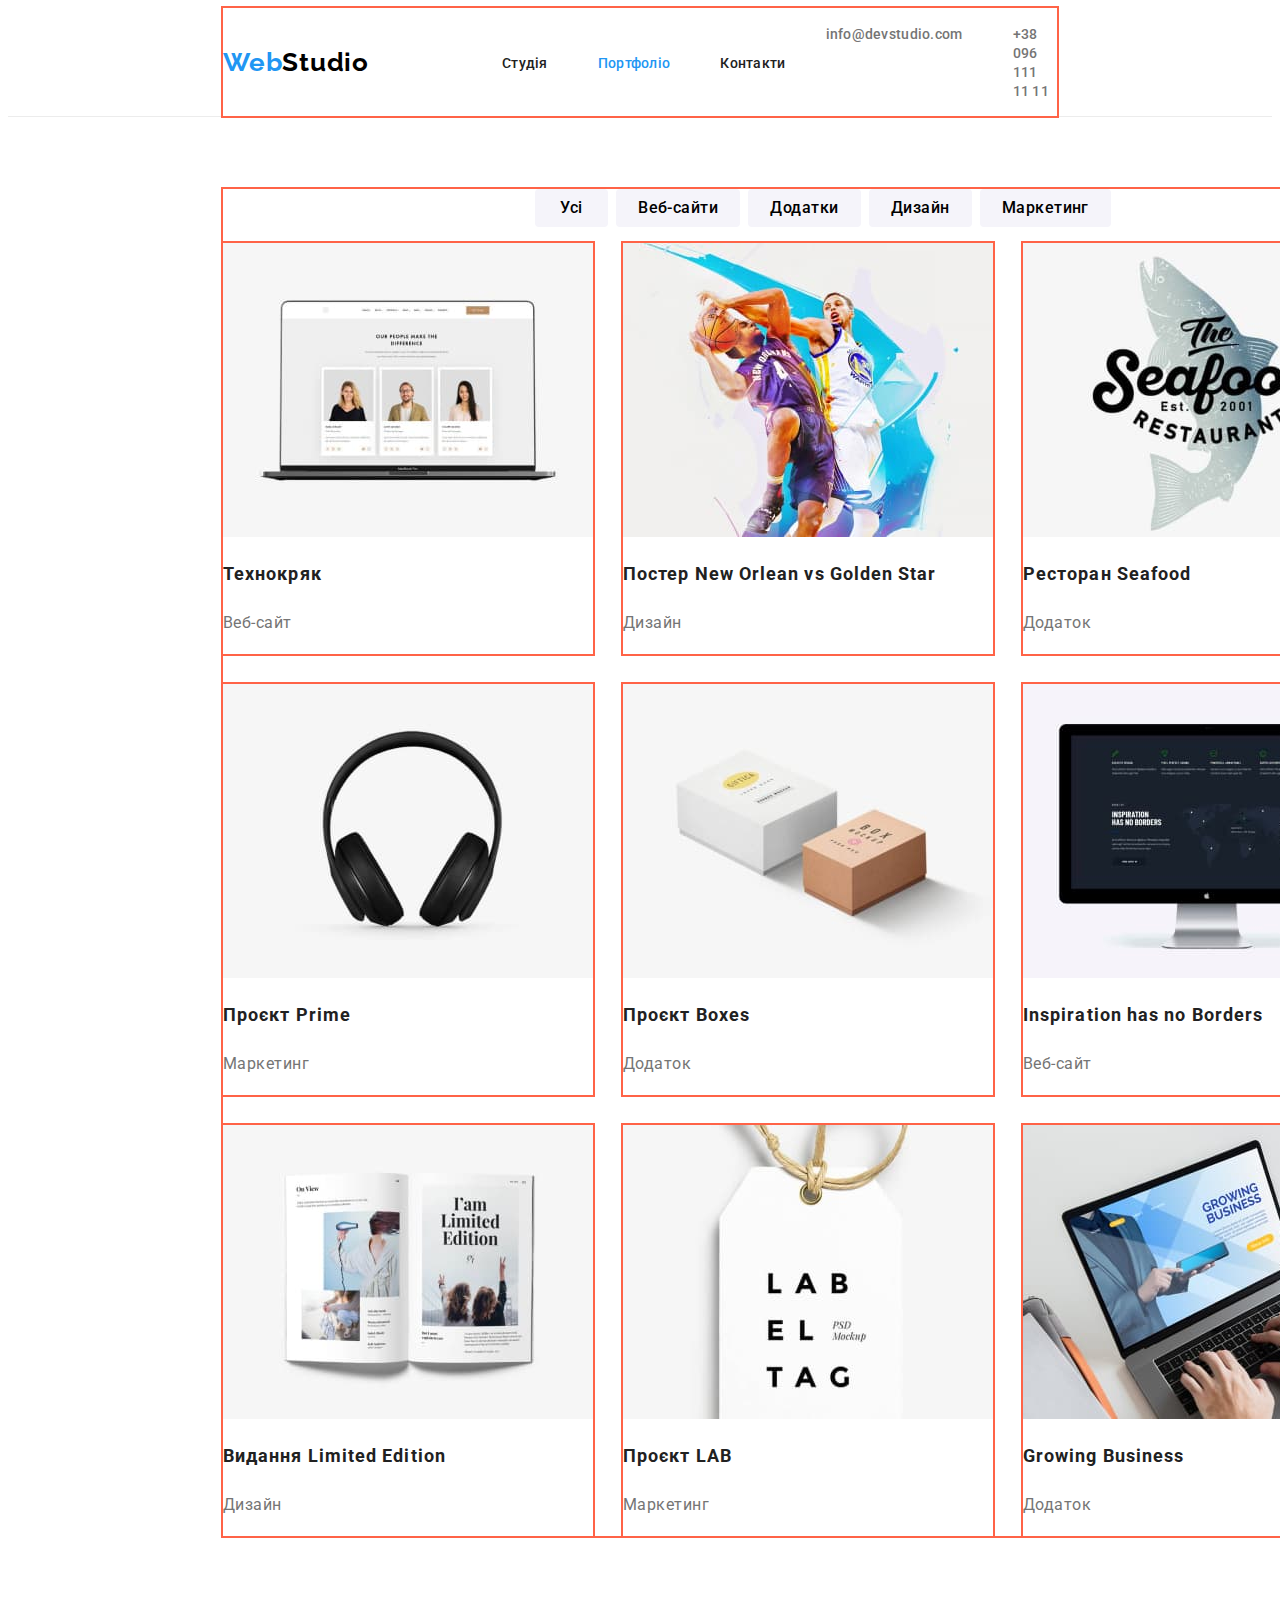
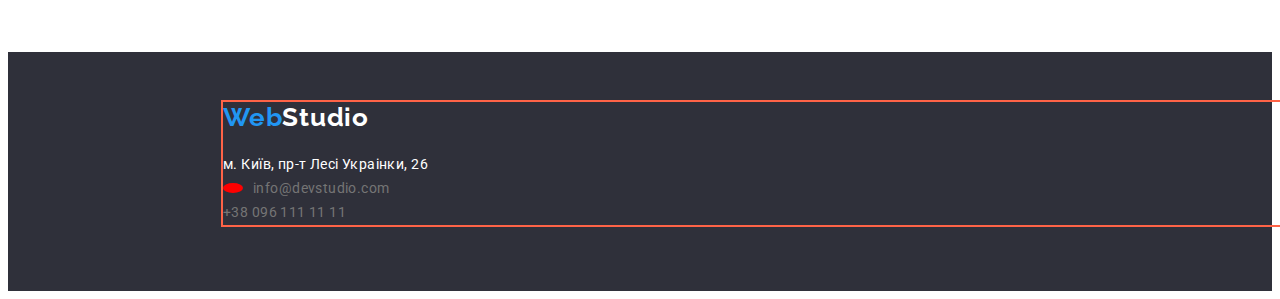
==== portfolio.html @ aedfa8e0 "init: module graphic" ====
<!DOCTYPE html>
<html lang="UK">
  <head>
    <meta charset="UTF-8" />
    <meta http-equiv="X-UA-Compatible" content="IE=edge" />
    <meta name="viewport" content="width=device-width, initial-scale=1.0" />
    <title>Wed Studio</title>
    <link rel="preconnect" href="https://fonts.googleapis.com" />
    <link rel="preconnect" href="https://fonts.gstatic.com" crossorigin />
    <link
      href="https://fonts.googleapis.com/css2?family=Raleway:wght@700&family=Roboto:wght@400;500;700;900&display=swap"
      rel="stylesheet"/>
    <link rel="stylesheet" href="https://cdnjs.cloudflare.com/ajax/libs/modern-normalize/1.1.0/modern-normalize.min.css"
      integrity="sha512-wpPYUAdjBVSE4KJnH1VR1HeZfpl1ub8YT/NKx4PuQ5NmX2tKuGu6U/JRp5y+Y8XG2tV+wKQpNHVUX03MfMFn9Q=="
      crossorigin="anonymous" referrerpolicy="no-referrer" />
    <link rel="stylesheet" href="./css/styles.css" />
  </head>

  <body>
    <!-- Шапка сайту -->
    <header>
      <div class="header-section">
        <nav class="nav-menu">
          <a href="./index.html" class="logo-header"><span>Web</span>Studio</a>
          <ul class="nav-list">
            <li><a href="./index.html" class="studio">Студія</a></li>
            <li><a href="./portfolio.html" class="portfolio current">Портфоліо</a></li>
            <li><a href="/" class="contacts">Контакти</a></li>
          </ul>
        </nav>
        <ul class="header-address">
          <li><a href="mailto:info@devstudio.com">info@devstudio.com</a></li>
          <li><a href="telto:+380961111111">+38 096 111 11 11</a></li>
        </ul>
      </div>
    </header>

    <!-- Портфоліо -->
    <main>
      <section class="portfolio-section container">
        <h1 class="portfolio-header">Портфоліо</h1>
      <ul class="portfolio-filter">
        <li><button type="button">Усі</button></li>
        <li><button type="button">Веб-сайти</button></li>
        <li><button type="button">Додатки</button></li>
        <li><button type="button">Дизайн</button></li>
        <li><button type="button">Маркетинг</button></li>
      </ul>
      <ul class="portfolio-list">
        <li>
          <img src="./imges/technokryak.jpg" width="370" alt="Ноутбук з зображенням відкритої сторінки веб-сайту Технокряк"/>
          <h2>Технокряк</h2>
          <p>Веб-сайт</p>
        </li>
        <li>
          <img src="./imges/neworlean.jpg" width="370" alt="Постер New Orlean vs Golden Star"/>
          <h2>Постер New Orlean vs Golden Star</h2>
          <p>Дизайн</p>
        </li>
        <li>
          <img src="./imges/seafood.jpg" width="370" alt="Емблема ресторану Seafood"/>
          <h2>Ресторан Seafood</h2>
          <p>Додаток</p>
        </li>
        <li>
          <img src="./imges/prime.jpg" width="370" alt="Накладні навушники" />
          <h2>Проєкт Prime</h2>
          <p>Маркетинг</p>
        </li>
        <li>
          <img src="./imges/boxes.jpg" width="370" alt="Зображення з двома коробками"/>
          <h2>Проєкт Boxes</h2>
          <p>Додаток</p>
        </li>
        <li>
          <img src="./imges/inspiration.jpg" width="370" alt="Монітор із зображенням відкритої сторінки веб-сайту Inspiration has no Borders"/>
          <h2>Inspiration has no Borders</h2>
          <p>Веб-сайт</p>
        </li>
        <li>
          <img src="./imges/limitededition.jpg" width="370" alt="Відкрита книга"/>
          <h2>Видання Limited Edition</h2>
          <p>Дизайн</p>
        </li>
        <li>
          <img src="./imges/lab.jpg" width="370" alt="Емблема LAB" />
          <h2>Проєкт LAB</h2>
          <p>Маркетинг</p>
        </li>
        <li>
          <img src="./imges/growingbusiness.jpg" width="370" alt="Ноутбук з зображенням відкритого додатку Growing Business"/>
          <h2>Growing Business</h2>
          <p>Додаток</p>
        </li>
      </ul>
      </section>
    </main>

    <!-- Підвал -->
    <footer>
      <div class="container">
      <a href="/" class="logo-footer"><span>Web</span>Studio</a>
      <address class="footer-address">
        <ul>
          <li>
            <a href="https://goo.gl/maps/CPtrU1FHBa2aNyZL9" target="_blank" rel="noopener noreferrer nofollow">
              м. Київ, пр-т Лесі Украінки, 26</a>
          </li>
          <li>
            <a href="mailto:info@devstudio.com" class="mail">info@devstudio.com</a>
          </li>
          <li>
            <a href="telto:+380961111111" class="tel">+38 096 111 11 11</a>
          </li>
        </ul>
      </address>
      </div>
    </footer>
  </body>
</html>
---- css/styles.css ----
:root {
  --heading-color: rgba(33, 33, 33, 1);
  --content-color: rgba(117, 117, 117, 1);
  --dark-background: rgba(47, 48, 58, 1);
  --light-background: rgba(245, 244, 250, 1);
  --interactive-color: rgba(33, 150, 243, 1);
}

html {
  box-sizing: border-box;
}

*,
*::before,
*::after {
  box-sizing: inherit;
}

body {
  font-family: "Roboto", sans-serif;
  color: var(--content-color);
}

li {
  padding: 0;
  margin: 0;
  list-style-type: none;
}

a {
  text-decoration: none;
}

.container {
width: 1200px;
margin: 0 215px;
outline: 2px solid tomato;
}

/* Шапка */

header {
  border-bottom: 1px solid #ECECEC;
}

.logo-header {
  color: rgba(0, 0, 0, 1);

  font-family: "Raleway";

  font-weight: 700;
  font-size: 26px;
  line-height: 1.19;

  letter-spacing: 0.03em;
}

.logo-header span {
  color: var(--interactive-color);
}

.header-section {
  display: flex;
  align-items: center;
  justify-content: space-between;
  margin: 0 215px;
  outline: 2px solid tomato;

  min-height: 80px;

}

.nav-menu {
  display: flex;
  align-items: center;
}

.nav-list {
  display: flex;
  margin-left: 93px;
}

.nav-list li:not(:last-child) {
    margin-right: 50px;
  }

.nav-list a {
  color: var(--heading-color);

  font-weight: 500;
  font-size: 14px;
  line-height: 1.14;

  letter-spacing: 0.02em;
}

.header-address {
  display: flex;
}

.header-address li + li {
    margin-left: 50px;
  }



.nav-list a:hover,
.nav-list a:focus,
.header-address a:hover,
.header-address a:focus,
.nav-list .current {
  color: var(--interactive-color);
}

.header-address a {
  color: var(--content-color);

  font-weight: 500;
  font-size: 14px;
  line-height: 1.14;

  letter-spacing: 0.02em;
}

.mail::before {
content: '';
display: inline-block;
margin-right: 10px;
width: 20px;
height: 10px;
background-color: red;
align-items: center;

/* fill: currentColor; */
border-radius: 50%;
}

/* Герой */

.hero {
  max-width: 1600px;
  height: 600px;

  margin-left: auto;
  margin-right: auto;
  padding-top: 200px;
  padding-bottom: 200px;
  background-color: var(--dark-background);
  text-align: center;

  background-image: linear-gradient(to right, rgba(47, 48, 58, 0.4), rgba(47, 48, 58, 0.4)),
  url(../imges/hero_overlay.jpg);
  
  background-repeat: no-repeat;
  background-position: center;
  background-size: cover;
}

.hero-heading {
  margin: 0 auto;
  width: 696px;

  color: rgba(255, 255, 255, 1);

  font-weight: 900;
  font-size: 44px;
  line-height: 1.36;

  text-align: center;
  letter-spacing: 0.06em;
  text-transform: uppercase;

  outline: 2px solid tomato;
}

.hero-btn {
  /* margin-left: auto;
  margin-right: auto; */
  display: inline-block;
  margin-top: 30px;

  color: rgba(255, 255, 255, 1);
  background-color: var(--interactive-color);
  box-shadow: 0px 4px 4px rgba(0, 0, 0, 0.15);
  border-radius: 4px;

  font-weight: 700;
  font-size: 16px;
  line-height: 1.88;

  align-items: center;
  text-align: center;
  letter-spacing: 0.06em;

  cursor: pointer;

  padding-top: 10px;
  padding-left: 32px;
  padding-bottom: 10px;
  padding-right: 32px;
  min-width: 216px;
}

.hero-btn:hover {
  background-color: #188CE8;
  filter: drop-shadow(0px 4px 4px rgba(0, 0, 0, 0.25));
}

/* Особливості */

.features {
  margin-top: 94px;
}

.features-list {
  margin: 0;
  padding: 0;
  display: flex;
  justify-content: space-between;
}

.features-list li:not(:last-child) {
margin-right: 30px;
}

.features h3 {
  color: var(--heading-color);

  margin: 0;

  font-weight: 700;
  font-size: 14px;
  line-height: 1.4;

  letter-spacing: 0.03em;
  text-transform: uppercase;
}

.features p {
  font-size: 14px;
  line-height: 1.71;

  letter-spacing: 0.03em;
}

/* Чим ми займаємось */

.working {
  margin-top: 94px;
}

.working h2 {
  color: var(--heading-color);

  margin: 0;

  font-size: 36px;
  line-height: 1.17;

  text-align: center;
  letter-spacing: 0.03em;
}

.working-list {
  display: flex;
  padding: 0;
  margin-top: 50px;
  justify-content: space-between;
}

.working-list li:not(:last-child) {
  margin-right: 30px;
}
/* Наша команда */

.team {
  width: 1600px;
  margin-top: 94px;
  padding-bottom: 94px;
  background-color: var(--light-background);
}

.team-list {
  display: flex;

  padding-left: 0;
  margin-top: 50px;
  justify-content: space-between;
}

.team-list li:not(:last-child) {
  margin-right: 30px;
}

.team h2 {
  color: var(--heading-color);

 padding-top: 94px;
  margin: 0;

  font-size: 36px;
  line-height: 1.17;

  text-align: center;
  letter-spacing: 0.03em;
}

.team h3 {
  color: var(--heading-color);

  font-weight: 500;
  font-size: 16px;
  line-height: 1.188;

  text-align: center;
  letter-spacing: 0.03em;
}

.team p {
  font-size: 16px;
  line-height: 1.188;

  text-align: center;
  letter-spacing: 0.03em;
}

/* Портфоліо */
.portfolio-section {
  margin-top: 72px;
  margin-bottom: 116px;
  padding: 0;

  outline: 2px solid tomato;
}

.portfolio-list {
  display: flex;
  flex-wrap: wrap;
  /* justify-content: space-between; */

  padding: 0;
}

.portfolio-list li {
  padding: 0;
  margin-right: 30px;
  margin-bottom: 30px;
  outline: 2px solid tomato;
}

.portfolio-list li:nth-child(3n) {
  margin-right: 0;
}

.portfolio-list li:nth-last-child(-n+3) {
  margin-bottom: 0;
}

.portfolio-header {
  display: none;
}

.portfolio-filter {
  display: flex;
  justify-content: center;
  padding: 0;
}

.portfolio-filter button {
  min-width: 73px;
  padding: 4px 20px;

  background-color: var(--light-background);
  border-radius: 4px;
  border-color: transparent;

  font-family: inherit;
  font-weight: 500;
  font-size: 16px;
  line-height: 1.62;

  text-align: center;
  letter-spacing: 0.03em;

  cursor: pointer;
}

.portfolio-filter li:not(:last-child) {
margin-right: 8px;
}

.portfolio-filter button:hover,
.portfolio-filter button:focus {
  background-color: var(--interactive-color);
  color: rgba(255, 255, 255, 1);
}

.portfolio-list h2 {
  color: rgba(33, 33, 33, 1);

  font-size: 18px;
  line-height: 2;

  letter-spacing: 0.06em;
}



.portfolio-list p {
  font-size: 16px;
  line-height: 1.88;

  letter-spacing: 0.03em;
}

/* Підвал */

footer {
max-width: 1600px;

padding-top: 50px;
padding-bottom:  50px;

  background-color: var(--dark-background);
}

.logo-footer {
  color: rgba(255, 255, 255, 1);

  font-family: "Raleway";
  font-weight: 700;
  font-size: 26px;
  line-height: 1.19;

  letter-spacing: 0.03em;
}

.logo-footer span {
  color: var(--interactive-color);
}

.footer-address > ul {
  margin-top: 20px;
  padding-left: 0;
}

.footer-address [href*="https"] {
  color: rgba(255, 255, 255, 1);


  font-style: normal;
  font-size: 14px;
  line-height: 1.71;

  letter-spacing: 0.03em;
}

.footer-address [href*="mailto"],
.footer-address [href*="telto"] {
  color: var(--content-color);

  font-style: normal;
  font-size: 14px;
  line-height: 1.71;

  letter-spacing: 0.03em;
}

.footer-address [href*="mailto"]:hover,
.footer-address [href*="mailto"]:focus,
.footer-address [href*="telto"]:hover,
.footer-address [href*="telto"]:focus {
  color: var(--interactive-color);
}
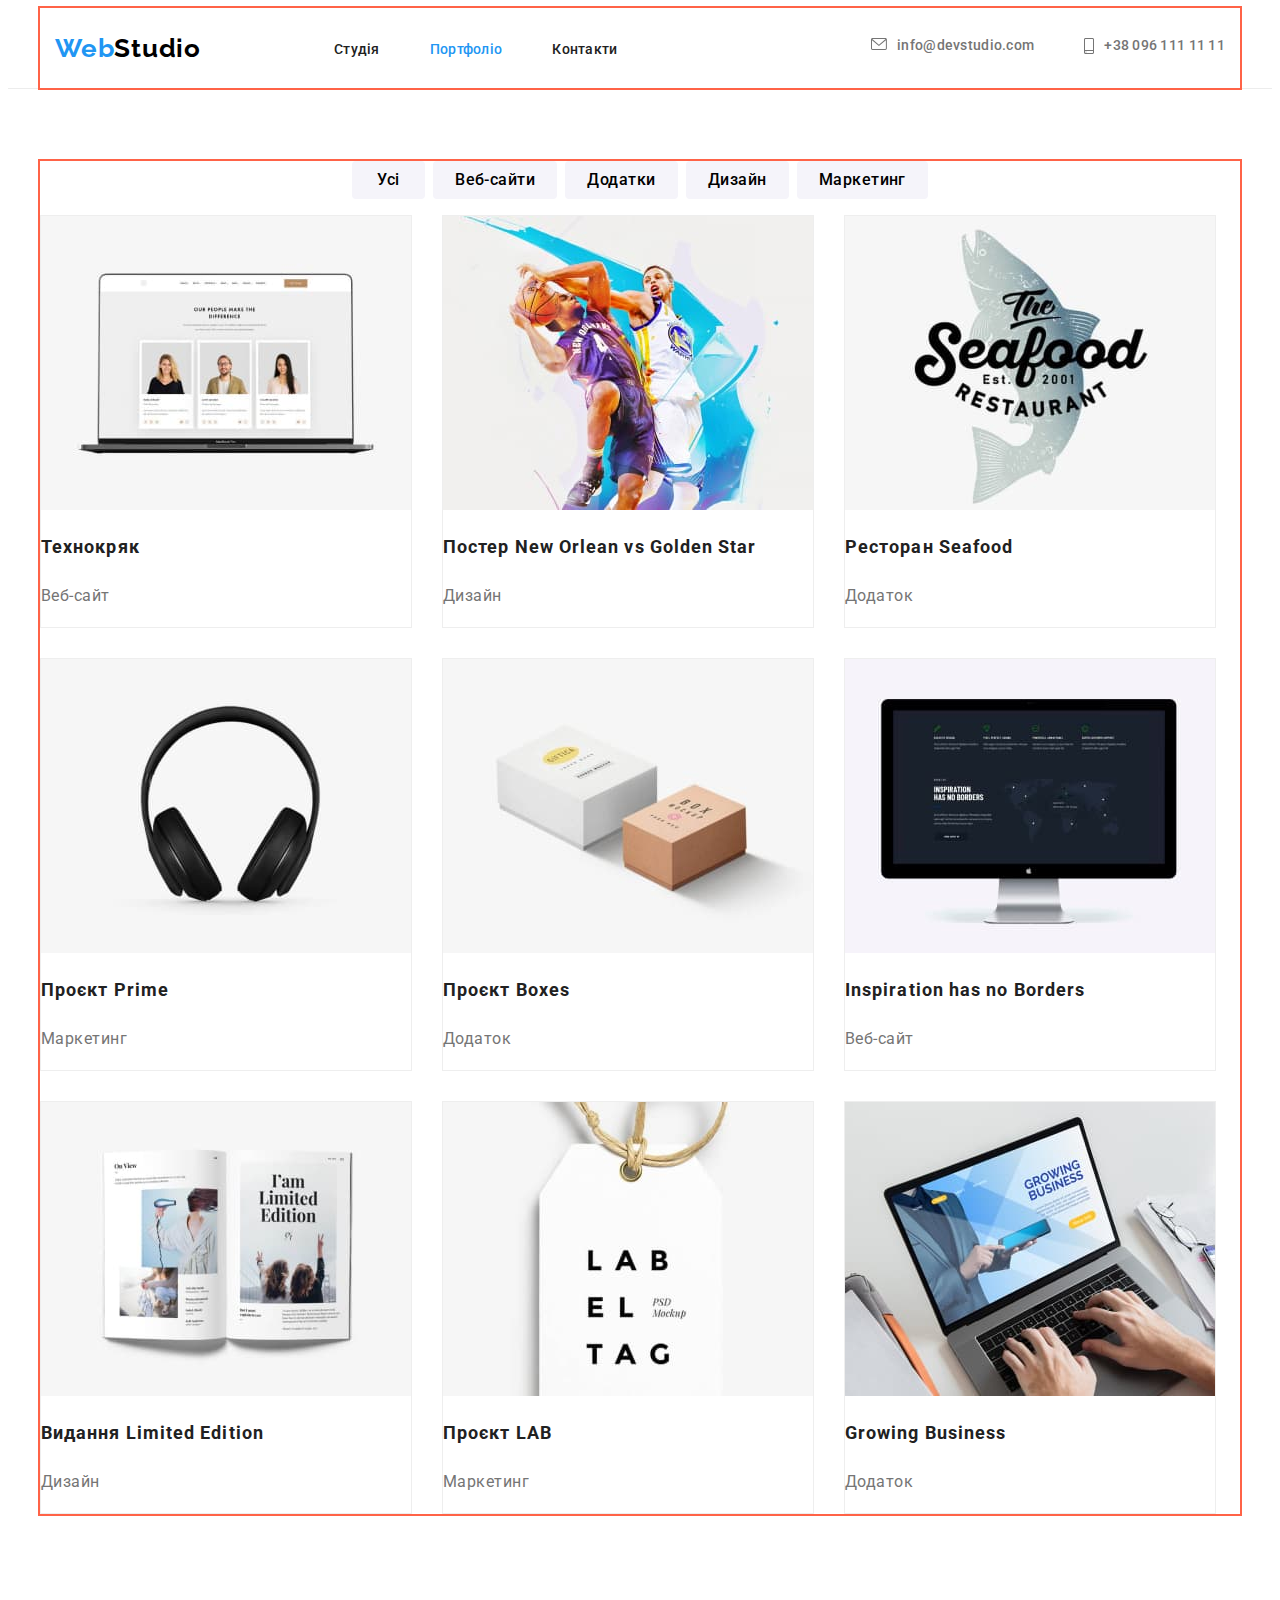
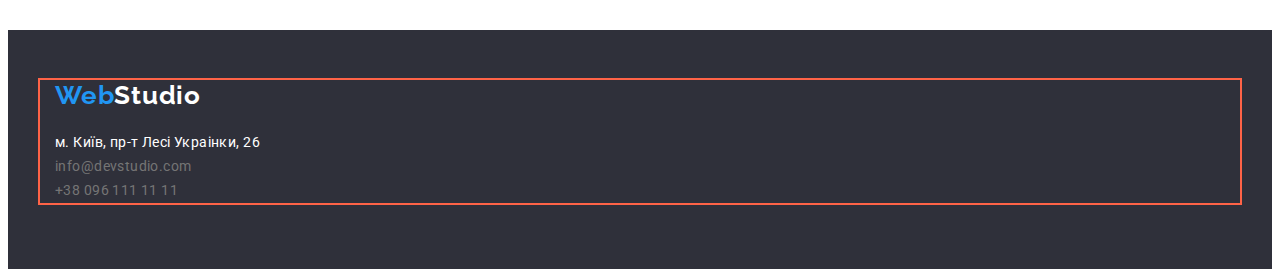
==== commit d6f27c6a: "feat: add svg files" ====
--- a/portfolio.html
+++ b/portfolio.html
@@ -19,7 +19,7 @@
   <body>
     <!-- Шапка сайту -->
     <header>
-      <div class="header-section">
+      <div class="header-section container">
         <nav class="nav-menu">
           <a href="./index.html" class="logo-header"><span>Web</span>Studio</a>
           <ul class="nav-list">
@@ -29,8 +29,16 @@
           </ul>
         </nav>
         <ul class="header-address">
-          <li><a href="mailto:info@devstudio.com">info@devstudio.com</a></li>
-          <li><a href="telto:+380961111111">+38 096 111 11 11</a></li>
+          <li><a href="mailto:info@devstudio.com" class="mail">
+              <div class="icon-mail"><svg>
+                  <use href="./imges/sprite.svg#envelope"></use>
+                </svg></div>info@devstudio.com
+            </a></li>
+          <li><a href="telto:+380961111111" class="tel">
+              <div class="icon-tel"><svg>
+                  <use href="./imges/sprite.svg#smartphone"></use>
+                </svg></div>+38 096 111 11 11
+            </a></li>
         </ul>
       </div>
     </header>
--- a/css/styles.css
+++ b/css/styles.css
@@ -33,13 +33,20 @@
 
 .container {
 width: 1200px;
-margin: 0 215px;
+margin-left: auto;
+margin-right: auto;
+padding-left: 15px;
+padding-right: 15px;
 outline: 2px solid tomato;
 }
 
 /* Шапка */
 
 header {
+  max-width: 1600px;
+  margin-left: auto;
+  margin-right: auto;
+
   border-bottom: 1px solid #ECECEC;
 }
 
@@ -60,13 +67,11 @@
 }
 
 .header-section {
+  min-height: 80px;
   display: flex;
   align-items: center;
   justify-content: space-between;
-  margin: 0 215px;
   outline: 2px solid tomato;
-
-  min-height: 80px;
 
 }
 
@@ -115,6 +120,8 @@
 .header-address a {
   color: var(--content-color);
 
+  display: flex;
+
   font-weight: 500;
   font-size: 14px;
   line-height: 1.14;
@@ -122,17 +129,20 @@
   letter-spacing: 0.02em;
 }
 
-.mail::before {
-content: '';
-display: inline-block;
-margin-right: 10px;
-width: 20px;
-height: 10px;
-background-color: red;
-align-items: center;
-
-/* fill: currentColor; */
-border-radius: 50%;
+.icon-mail svg {
+  width: 16px;
+  height: 12px;
+  margin-right: 10px;
+
+  fill: currentColor;
+}
+
+.icon-tel svg {
+  width: 10px;
+  height: 16px;
+  margin-right: 10px;
+  
+  fill: currentColor;
 }
 
 /* Герой */
@@ -174,8 +184,6 @@
 }
 
 .hero-btn {
-  /* margin-left: auto;
-  margin-right: auto; */
   display: inline-block;
   margin-top: 30px;
 
@@ -183,6 +191,7 @@
   background-color: var(--interactive-color);
   box-shadow: 0px 4px 4px rgba(0, 0, 0, 0.15);
   border-radius: 4px;
+  border: 0px;
 
   font-weight: 700;
   font-size: 16px;
@@ -212,6 +221,30 @@
   margin-top: 94px;
 }
 
+.icons-features::before{
+  content: '';
+  display: block;
+  height: 120px;
+
+  margin-bottom: 30px;
+}
+
+.attantion::before {
+background-image: url(../imges/Group\ 1.svg);
+}
+
+.punctuality::before {
+  background-image: url(../imges/Group\ 2.svg);
+}
+
+.planning::before {
+  background-image: url(../imges/Group\ 3.svg);
+}
+
+.technologies::before {
+  background-image: url(../imges/Group\ 4.svg);
+}
+
 .features-list {
   margin: 0;
   padding: 0;
@@ -241,6 +274,9 @@
   line-height: 1.71;
 
   letter-spacing: 0.03em;
+
+  margin-top: 10px;
+  margin-bottom: 0;
 }
 
 /* Чим ми займаємось */
@@ -271,31 +307,114 @@
 .working-list li:not(:last-child) {
   margin-right: 30px;
 }
+
+.working-thumb {
+  min-width: 370px;
+  height: 294px;
+
+}
+
+.working-thumb > img {
+display: block;
+width: 100%;
+height: 100%;
+
+object-position: center;
+object-fit: cover;
+}
+
 /* Наша команда */
 
 .team {
   width: 1600px;
   margin-top: 94px;
+  margin-left: auto;
+  margin-right: auto;
   padding-bottom: 94px;
   background-color: var(--light-background);
 }
 
+.team-thumb {
+    display: block;
+    min-width: 270px;
+    height: 260px;
+}
+
+.team-thumb > img {
+  display: block;
+  width: 100%;
+  height: 100%;
+
+  object-fit: cover;
+  object-position: center;
+}
+
 .team-list {
   display: flex;
 
-  padding-left: 0;
   margin-top: 50px;
   justify-content: space-between;
 }
 
-.team-list li:not(:last-child) {
+.team-list > li:not(:last-child) {
   margin-right: 30px;
 }
+
+.team-list > li {
+  display: block;
+  height: 428px;
+  background-color: var(--light-background);
+  box-shadow: 0px 4px 4px rgba(0, 0, 0, 0.25);
+}
+
+.massengers {
+  display: flex;
+  padding-left: auto;
+  padding-right: auto;
+  margin: 0;
+}
+
+.massengers li {
+  list-style-type: none;
+  display: flex;
+  height: 44px;
+  width: 44px;
+  margin-bottom: 30px;
+  justify-content: center;
+  align-items: center;
+}
+
+.massenger-link {
+color: #afb1b8;
+}
+
+.massengers li:not(:last-child) {
+  margin-right: 10px;
+}
+
+.massengers svg {
+height: 20px;
+width: 20px;
+fill: currentColor;
+}
+
+.massengers li:hover {
+  height: 44px;
+  width: 44px;
+  background-color: var(--interactive-color);
+  
+  border-radius: 50%;
+}
+
+.massengers svg:hover {
+fill: #fff;
+}
+
 
 .team h2 {
   color: var(--heading-color);
 
- padding-top: 94px;
+  padding-top: 94px;
   margin: 0;
 
   font-size: 36px;
@@ -307,6 +426,9 @@
 
 .team h3 {
   color: var(--heading-color);
+
+  margin-top: 30px;
+  margin-bottom: 10px;
 
   font-weight: 500;
   font-size: 16px;
@@ -320,17 +442,79 @@
   font-size: 16px;
   line-height: 1.188;
 
-  text-align: center;
-  letter-spacing: 0.03em;
-}
+  margin-top: 0;
+  margin-bottom: 16px;
+
+  text-align: center;
+  letter-spacing: 0.03em;
+}
+
+/* Постійні клієнти */
+
+.clients h2 {
+  color: var(--heading-color);
+
+  padding-top: 94px;
+  margin: 0;
+
+  font-size: 36px;
+  line-height: 1.17;
+
+  text-align: center;
+  letter-spacing: 0.03em;
+}
+
+.clients-list {
+  display: flex;
+  padding: 0;
+  padding-bottom: 94px;
+  margin-bottom: 0;
+  margin-top: 50px;
+}
+
+.clients-list li {
+  list-style-type: none;
+  display: flex;
+
+  height: 92px;
+  width: 170px;
+
+  justify-content: center;
+  align-items: center;
+
+  border: 1px solid #AFB1B8;
+  border-radius: 4px;
+}
+
+.clients-list a {
+  color: #afb1b8;
+}
+
+.clients-list li:not(:last-child) {
+  margin-right: 30px;
+}
+
+.clients-list svg {
+  height: 60px;
+  width: 106px;
+
+  fill: currentColor;
+}
+
+.clients-list svg:hover {
+  fill: var(--interactive-color);
+}
+
+.clients-list li:hover {
+  border: 1px solid var(--interactive-color);
+}
+
 
 /* Портфоліо */
 .portfolio-section {
   margin-top: 72px;
   margin-bottom: 116px;
   padding: 0;
-
-  outline: 2px solid tomato;
 }
 
 .portfolio-list {
@@ -345,7 +529,12 @@
   padding: 0;
   margin-right: 30px;
   margin-bottom: 30px;
-  outline: 2px solid tomato;
+  border: 1px solid #EEEEEE;
+}
+
+.portfolio-list li:hover {
+  border: 1px solid #EEEEEE;
+  box-shadow: 0px 1px 1px rgba(0, 0, 0, 0.12), 0px 4px 4px rgba(0, 0, 0, 0.06), 1px 4px 6px rgba(0, 0, 0, 0.16);
 }
 
 .portfolio-list li:nth-child(3n) {
@@ -418,10 +607,12 @@
 footer {
 max-width: 1600px;
 
+margin-left: auto;
+margin-right: auto;
 padding-top: 50px;
 padding-bottom:  50px;
 
-  background-color: var(--dark-background);
+background-color: var(--dark-background);
 }
 
 .logo-footer {
@@ -472,3 +663,11 @@
 .footer-address [href*="telto"]:focus {
   color: var(--interactive-color);
 }
+
+.footer-section {
+  display: flex;
+}
+
+/* фот соцсетей футера
+
+background: rgba(255, 255, 255, 0.1); */
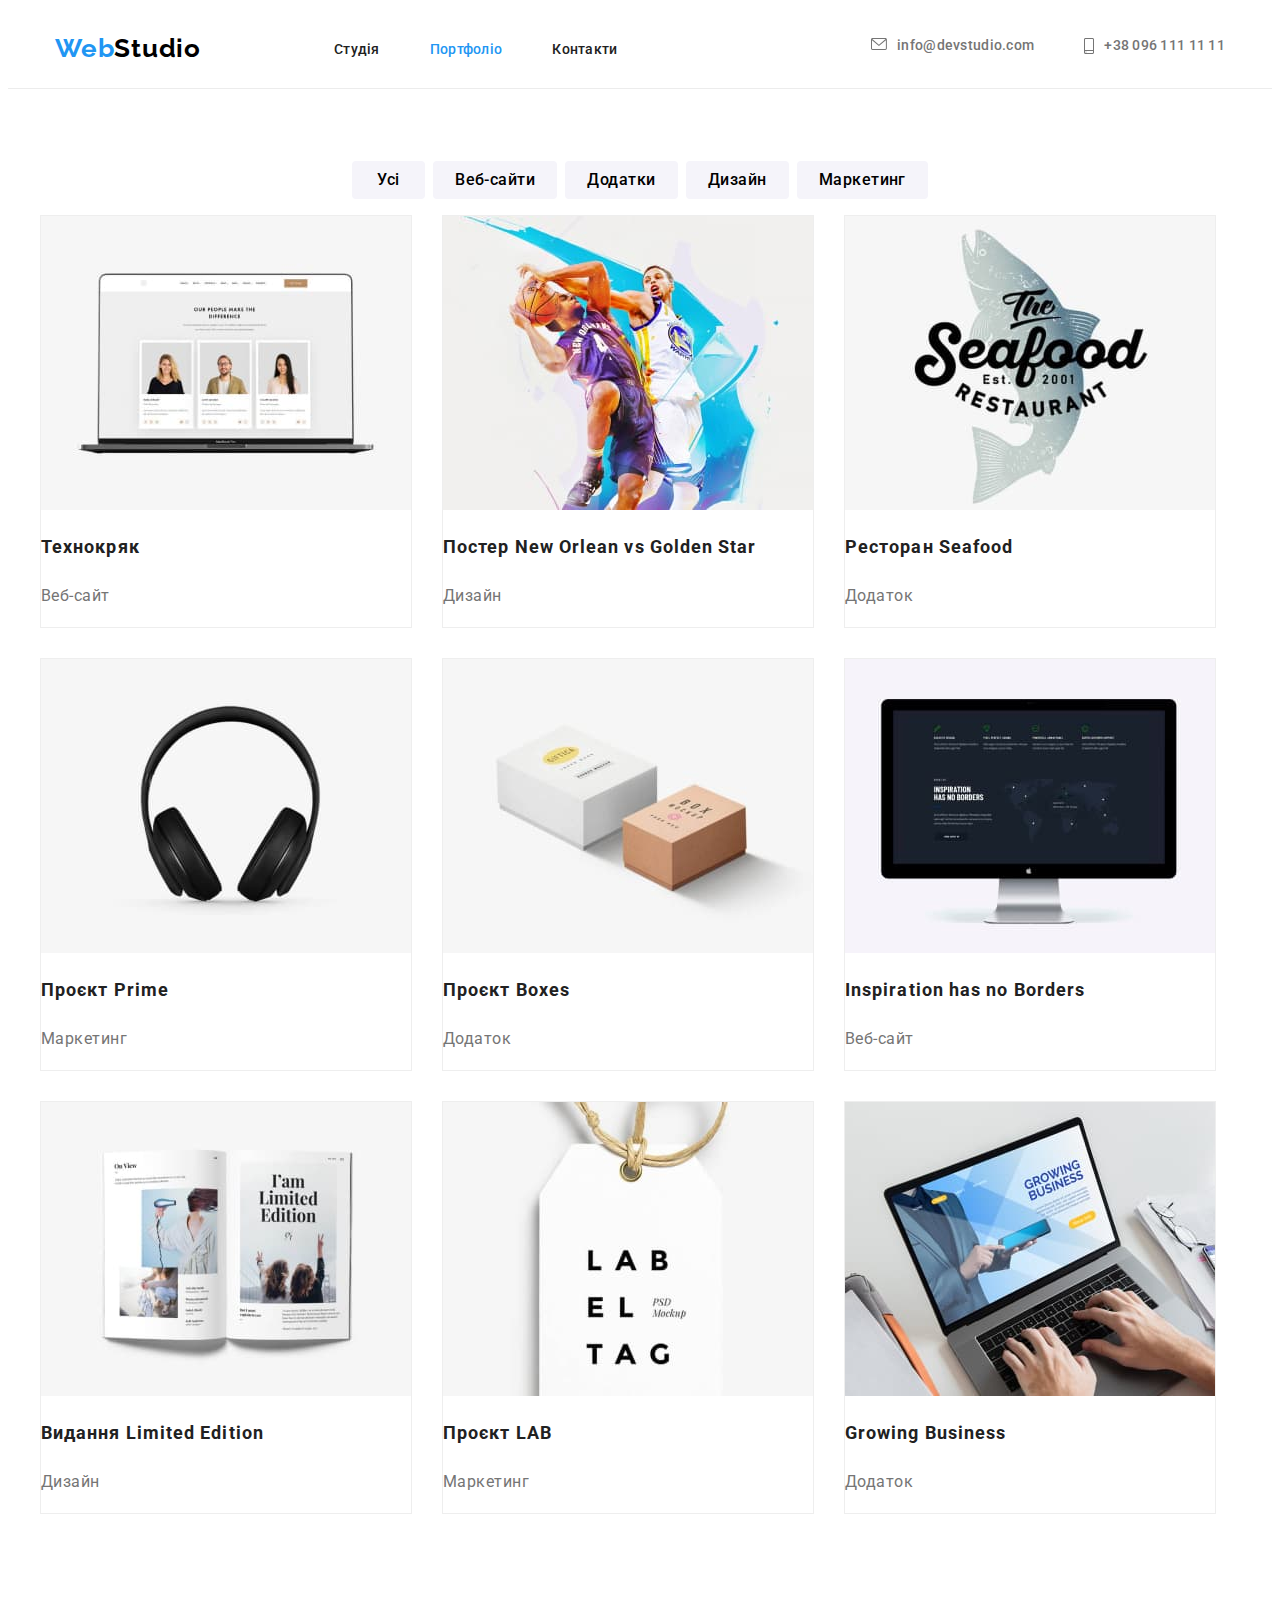
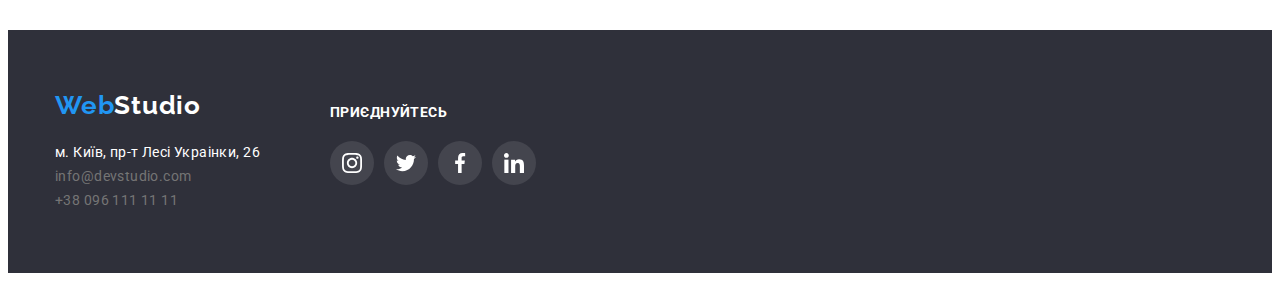
==== commit 747151b5: "refactor: madule graphic completed" ====
--- a/portfolio.html
+++ b/portfolio.html
@@ -106,23 +106,58 @@
 
     <!-- Підвал -->
     <footer>
-      <div class="container">
-      <a href="/" class="logo-footer"><span>Web</span>Studio</a>
-      <address class="footer-address">
-        <ul>
-          <li>
-            <a href="https://goo.gl/maps/CPtrU1FHBa2aNyZL9" target="_blank" rel="noopener noreferrer nofollow">
-              м. Київ, пр-т Лесі Украінки, 26</a>
-          </li>
-          <li>
-            <a href="mailto:info@devstudio.com" class="mail">info@devstudio.com</a>
-          </li>
-          <li>
-            <a href="telto:+380961111111" class="tel">+38 096 111 11 11</a>
-          </li>
-        </ul>
-      </address>
-      </div>
+        <div class="footer-section container">
+          <div>
+            <a href="/" class="logo-footer"><span>Web</span>Studio</a>
+            <address class="footer-address">
+              <ul class="footer-address-list">
+                <li>
+                  <a href="https://goo.gl/maps/CPtrU1FHBa2aNyZL9" target="_blank" rel="noopener noreferrer nofollow">м. Київ,
+                    пр-т Лесі Украінки, 26</a>
+                </li>
+                <li>
+                  <a href="mailto:info@devstudio.com" class="mail">info@devstudio.com</a>
+                </li>
+                <li>
+                  <a href="telto:+380961111111" class="tel">+38 096 111 11 11</a>
+                </li>
+              </ul>
+            </address>
+          </div>
+          <div class="invitation">
+            <h3>Приєднуйтесь</h3>
+            <ul class="massengers">
+              <li>
+                <a href="/" class="massenger-link" aria-label="Інстаграм">
+                  <svg class="icon-instagram">
+                    <use xlink:href="./imges/sprite.svg#instagram" width="20" height="20"></use>
+                  </svg>
+                </a>
+              </li>
+              <li>
+                <a href="/" class="massenger-link" aria-label="Твітер">
+                  <svg class="icon-twitter">
+                    <use xlink:href="./imges/sprite.svg#twitter" width="20" height="20"></use>
+                  </svg>
+                </a>
+              </li>
+              <li>
+                <a href="/" class="massenger-link" aria-label="Фейсбук">
+                  <svg class="icon-facebook">
+                    <use href="./imges/sprite.svg#facebook" width="20" height="20"></use>
+                  </svg>
+                </a>
+              </li>
+              <li>
+                <a href="/" class="massenger-link" aria-label="Лінкедін">
+                  <svg class="icon-linkedin">
+                    <use xlink:href="./imges/sprite.svg#linkedin" width="20" height="20"></use>
+                  </svg>
+                </a>
+              </li>
+            </ul>
+          </div>
+        </div>
     </footer>
   </body>
 </html>
--- a/css/styles.css
+++ b/css/styles.css
@@ -37,7 +37,7 @@
 margin-right: auto;
 padding-left: 15px;
 padding-right: 15px;
-outline: 2px solid tomato;
+/* outline: 2px solid tomato; */
 }
 
 /* Шапка */
@@ -71,7 +71,7 @@
   display: flex;
   align-items: center;
   justify-content: space-between;
-  outline: 2px solid tomato;
+  /* outline: 2px solid tomato; */
 
 }
 
@@ -180,7 +180,7 @@
   letter-spacing: 0.06em;
   text-transform: uppercase;
 
-  outline: 2px solid tomato;
+  /* outline: 2px solid tomato; */
 }
 
 .hero-btn {
@@ -374,6 +374,11 @@
   margin: 0;
 }
 
+.massenger-link {
+  width: 20px;
+  height: 20px;
+}
+
 .massengers li {
   list-style-type: none;
   display: flex;
@@ -609,8 +614,8 @@
 
 margin-left: auto;
 margin-right: auto;
-padding-top: 50px;
-padding-bottom:  50px;
+padding-top: 60px;
+padding-bottom:  60px;
 
 background-color: var(--dark-background);
 }
@@ -631,8 +636,10 @@
 }
 
 .footer-address > ul {
-  margin-top: 20px;
+  margin: 0;
+  padding-top: 20px;
   padding-left: 0;
+  padding-bottom: 0;
 }
 
 .footer-address [href*="https"] {
@@ -668,6 +675,48 @@
   display: flex;
 }
 
-/* фот соцсетей футера
-
-background: rgba(255, 255, 255, 0.1); */
+.invitation {
+  margin-left: 70px;
+  height: 100%;
+}
+
+.invitation h3 {
+  margin-top: 15px;
+  margin-bottom: 20px;
+
+  font-family: 'Roboto';
+  font-weight: 700;
+  font-size: 14px;
+  line-height: 1.14;
+  letter-spacing: 0.03em;
+
+  text-transform: uppercase;
+  color: #fff;
+}
+
+.invitation ul {
+  padding-left: 0;
+}
+
+.invitation .massenger-link {
+  color: #fff;
+}
+
+.invitation .massengers svg {
+  height: 20px;
+  width: 20px;
+  fill: currentColor;
+}
+
+.invitation .massengers li {
+  height: 44px;
+  width: 44px;
+  margin-bottom: 0;
+  background-color: rgba(255, 255, 255, 0.1);
+
+  border-radius: 50%;
+}
+
+.invitation .massengers > li:hover {
+  background-color: var(--interactive-color);
+}
